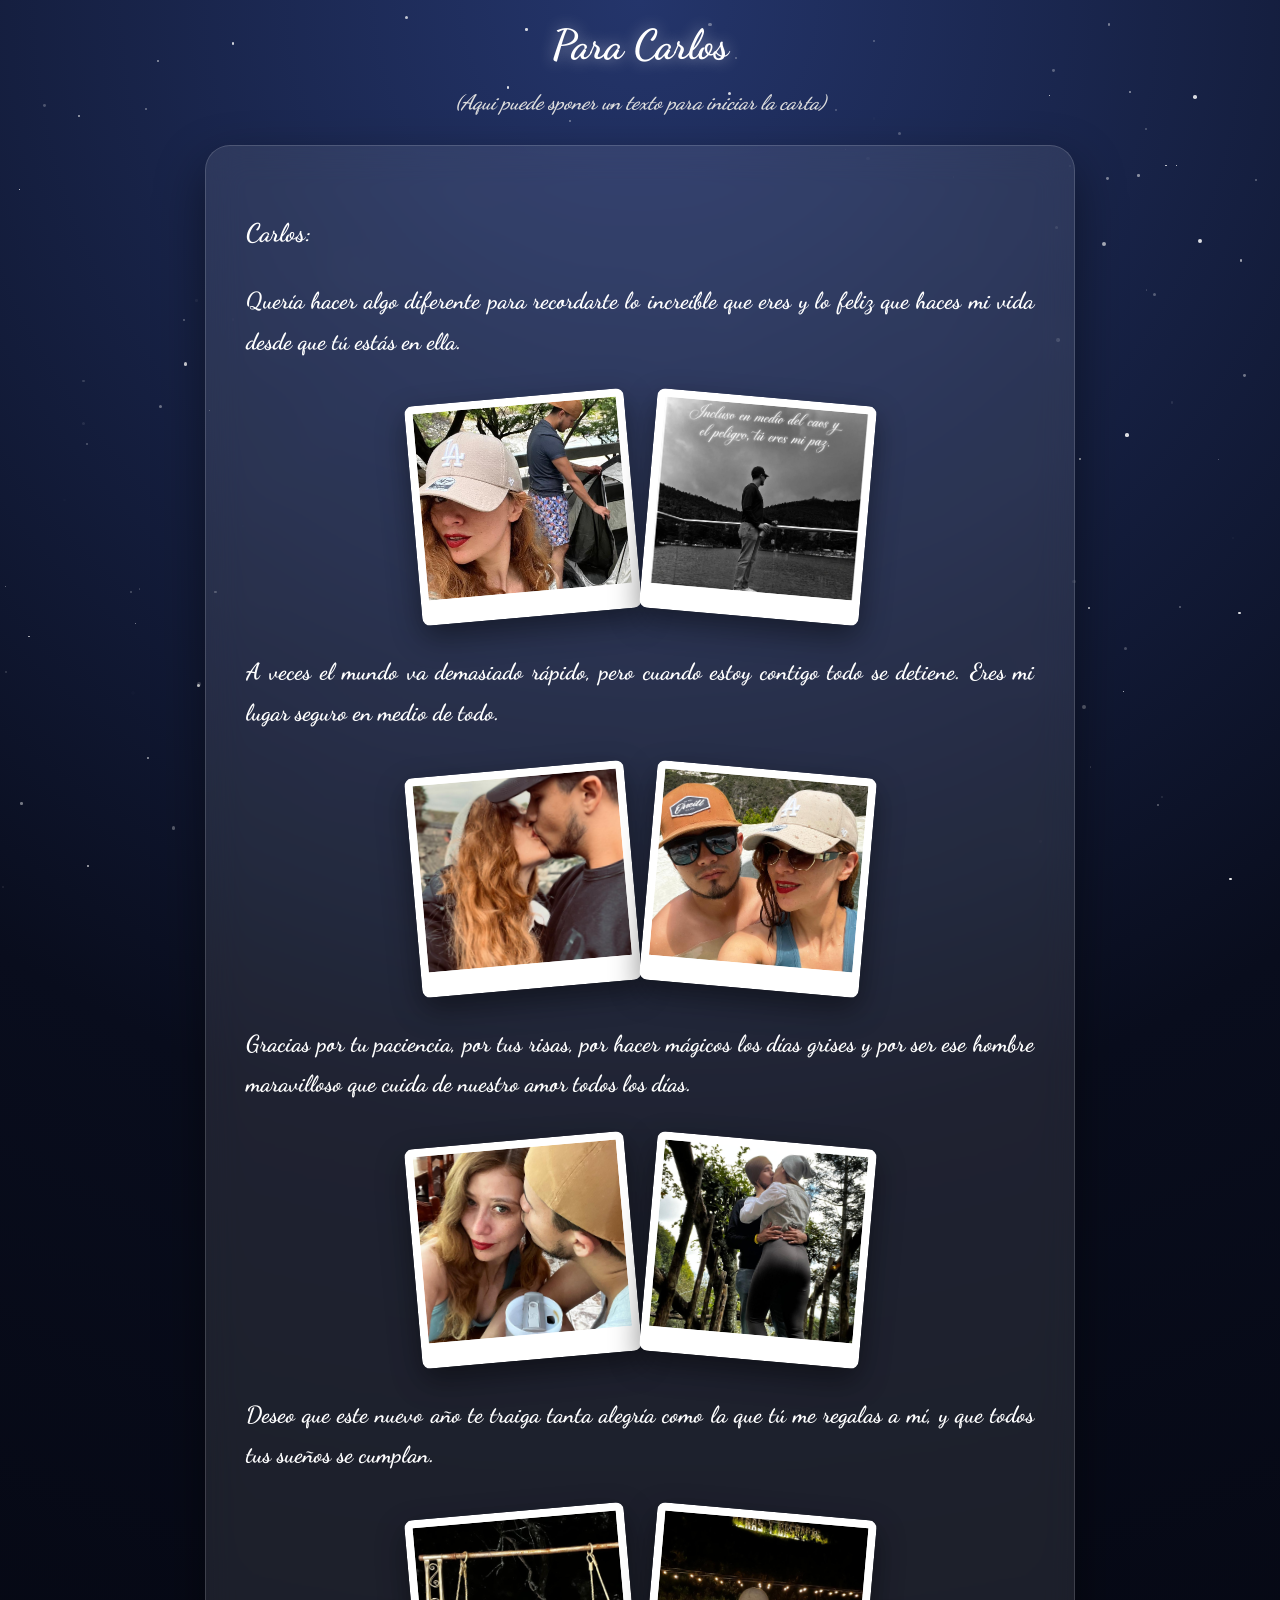
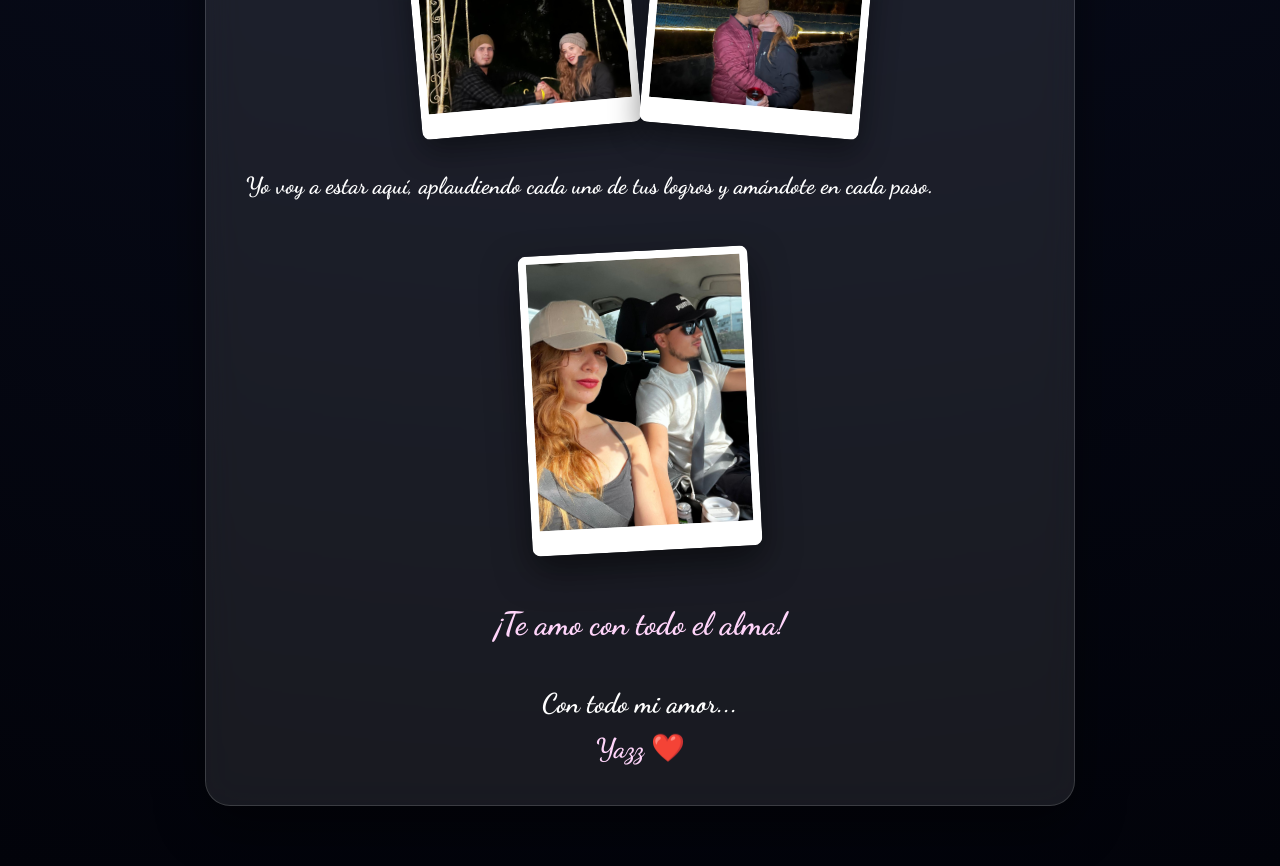
==== index.html @ 883f6282 "initial commit" ====
<!DOCTYPE html>
<html lang="es">

<head>

    <meta charset="UTF-8">

    <meta name="viewport" content="width=device-width, initial-scale=1.0">


    <title>Para Carlos ❤️</title>



    <!-- Fuente cursiva romántica -->

    <link href="https://fonts.googleapis.com/css2?family=Dancing+Script:wght@500;600;700&display=swap" rel="stylesheet">



    <!-- Estilos -->

    <link rel="stylesheet" href="style.css">


</head>



<body>



<div id="stars"></div>





<!-- Visor de imágenes -->

<div id="viewer">


    <span id="close">&times;</span>


    <img id="viewerImg" alt="Imagen ampliada">


</div>







<main class="container">





    <header class="header">


        <h1>
            Para Carlos
        </h1>



        <p class="intro">

            (Aqui puede sponer un texto para iniciar la carta)

        </p>



    </header>








    <section class="letter">





        <p class="name">

            Carlos:

        </p>






        <p>

            Quería hacer algo diferente para recordarte lo increíble que eres
            y lo feliz que haces mi vida desde que tú estás en ella.

        </p>







        <div class="photos">


            <img src="yc1.jpeg" alt="Recuerdo 1" >


            <img src="yc2.jpeg" alt="Recuerdo 2">


        </div>









        <p>

            A veces el mundo va demasiado rápido,
            pero cuando estoy contigo todo se detiene.
            Eres mi lugar seguro en medio de todo.

        </p>








        <div class="photos">


            <img src="yc3.jpeg" alt="Recuerdo 3">


            <img src="yc4.jpeg" alt="Recuerdo 4">


        </div>









        <p>

            Gracias por tu paciencia,
            por tus risas,
            por hacer mágicos los días grises
            y por ser ese hombre maravilloso
            que cuida de nuestro amor todos los días.

        </p>








        <div class="photos">


            <img src="yc5.jpeg" alt="Recuerdo 5">


            <img src="yc6.jpeg" alt="Recuerdo 6">


        </div>









        <p>

            Deseo que este nuevo año
            te traiga tanta alegría
            como la que tú me regalas a mí,
            y que todos tus sueños se cumplan.

        </p>








        <div class="photos">


            <img src="yc7.jpeg" alt="Recuerdo 7">


            <img src="yc8.jpeg" alt="Recuerdo 8">


        </div>









        <p>

            Yo voy a estar aquí,
            aplaudiendo cada uno de tus logros
            y amándote en cada paso.

        </p>








        <div class="final-photo">


            <img src="yc9.jpeg" alt="Recuerdo final">


        </div>








        <p class="love">

            ¡Te amo con todo el alma!

        </p>







        <div class="signature">


            <h2>

                Con todo mi amor...

            </h2>



            <h3>

                Yazz ❤️

            </h3>



        </div>







    </section>






</main>







<script src="script.js"></script>




</body>


</html>
---- style.css ----
/* =========================
   RESET
========================= */

*{

    margin:0;
    padding:0;
    box-sizing:border-box;

}


html{

    scroll-behavior:smooth;

}



body{

    min-height:100vh;

    font-family:'Dancing Script', cursive;

    font-weight:700;

    color:white;

    overflow-x:hidden;

    background:

    radial-gradient(circle at top,#24356b,#090d1d 45%,#02030a);

}



/* =========================
   ESTRELLAS
========================= */


#stars{

    position:fixed;

    inset:0;

    z-index:-1;

    overflow:hidden;

}







/* =========================
   CONTENEDOR
========================= */


.container{

    width:100%;

    padding:20px 15px 60px;

}




.header{

    text-align:center;

    margin-bottom:25px;

}



h1{

    font-family:'Dancing Script', cursive;

    font-weight:700;

    font-size:2.6rem;

    text-shadow:
    0 0 15px rgba(255,255,255,.5);

}



.intro{

    font-family:'Dancing Script', cursive;

    font-weight:700;

    margin-top:15px;

    font-size:1.3rem;

    line-height:1.7;

    color:#ddd;

    font-style:italic;

}







/* =========================
   CARTA
========================= */


.letter{

    width:100%;


    background:

    rgba(255,255,255,.09);


    backdrop-filter:blur(18px);


    border-radius:25px;


    border:

    1px solid rgba(255,255,255,.15);


    padding:25px 20px;


    box-shadow:

    0 20px 50px rgba(0,0,0,.45);


}





/* =========================
   TEXTO
========================= */


.letter p{

    font-family:'Dancing Script', cursive;

    font-weight:700;

    font-size:1.35rem;

    line-height:1.75;

    margin:25px 0;

    text-align:justify;

}



.name{

    font-family:'Dancing Script', cursive;

    font-size:1.6rem !important;

    font-weight:700;

    text-align:left !important;

}







/* =========================
   FOTOS ENTRE PARRAFOS
========================= */


.photos{

    width:100%;

    display:flex;

    justify-content:center;

    align-items:center;

    gap:15px;

    margin:35px auto;


}



.photos img{

    width:44%;

    max-width:170px;

    height:220px;

    object-fit:cover;


    background:white;


    padding:8px 8px 25px;


    border-radius:8px;


    box-shadow:

    0 12px 30px rgba(0,0,0,.45);


    cursor:pointer;


    transition:.35s;


}



.photos img:first-child{

    transform:rotate(-5deg);

}



.photos img:last-child{

    transform:rotate(5deg);

}



.photos img:hover{

    transform:
    scale(1.08)
    rotate(0deg);

}







/* =========================
   FOTO FINAL
========================= */


.final-photo{

    width:100%;

    display:flex;

    justify-content:center;


    margin:45px 0;


}



.final-photo img{

    width:65%;

    max-width:230px;

    height:300px;

    object-fit:cover;

    background:white;

    padding:8px 8px 25px;

    border-radius:8px;

    box-shadow:

    0 15px 35px rgba(0,0,0,.5);

    transform:rotate(-3deg);

}



.square-photo{

    aspect-ratio:1/1 !important;

    height:auto !important;

    object-fit:contain !important;

}







/* =========================
   FINAL
========================= */


.love{

    font-family:'Dancing Script', cursive;

    text-align:center !important;

    font-size:2rem !important;

    font-weight:700;

    color:#ffd5fa;

    margin-top:45px !important;

}





.signature{

    text-align:center;

    margin-top:35px;


}



.signature h2{

    font-family:'Dancing Script', cursive;

    font-size:1.7rem;

}



.signature h3{

    font-family:'Dancing Script', cursive;

    margin-top:12px;

    font-size:1.7rem;

    color:#ffd5fa;

}







/* =========================
   VISOR DE IMAGEN
========================= */


#viewer{

    position:fixed;

    inset:0;

    background:rgba(0,0,0,.92);

    display:flex;

    justify-content:center;

    align-items:center;

    opacity:0;

    pointer-events:none;

    transition:.3s;

    z-index:1000;

}



#viewer.active{

    opacity:1;

    pointer-events:auto;

}



#viewer img{

    width:90%;

    max-height:85vh;

    object-fit:contain;

    border-radius:15px;

}



#close{

    position:absolute;

    top:15px;

    right:25px;

    font-size:45px;

    cursor:pointer;

}







/* =========================
   TABLET
========================= */


@media(min-width:700px){


.container{

    max-width:750px;

    margin:auto;

}


.photos img{

    max-width:190px;

}



.letter{

    padding:40px;

}



}







/* =========================
   PC
========================= */


@media(min-width:1100px){


.container{

    max-width:900px;

}



.photos img{

    max-width:220px;

}



.letter p{

    font-size:1.45rem;

}


}
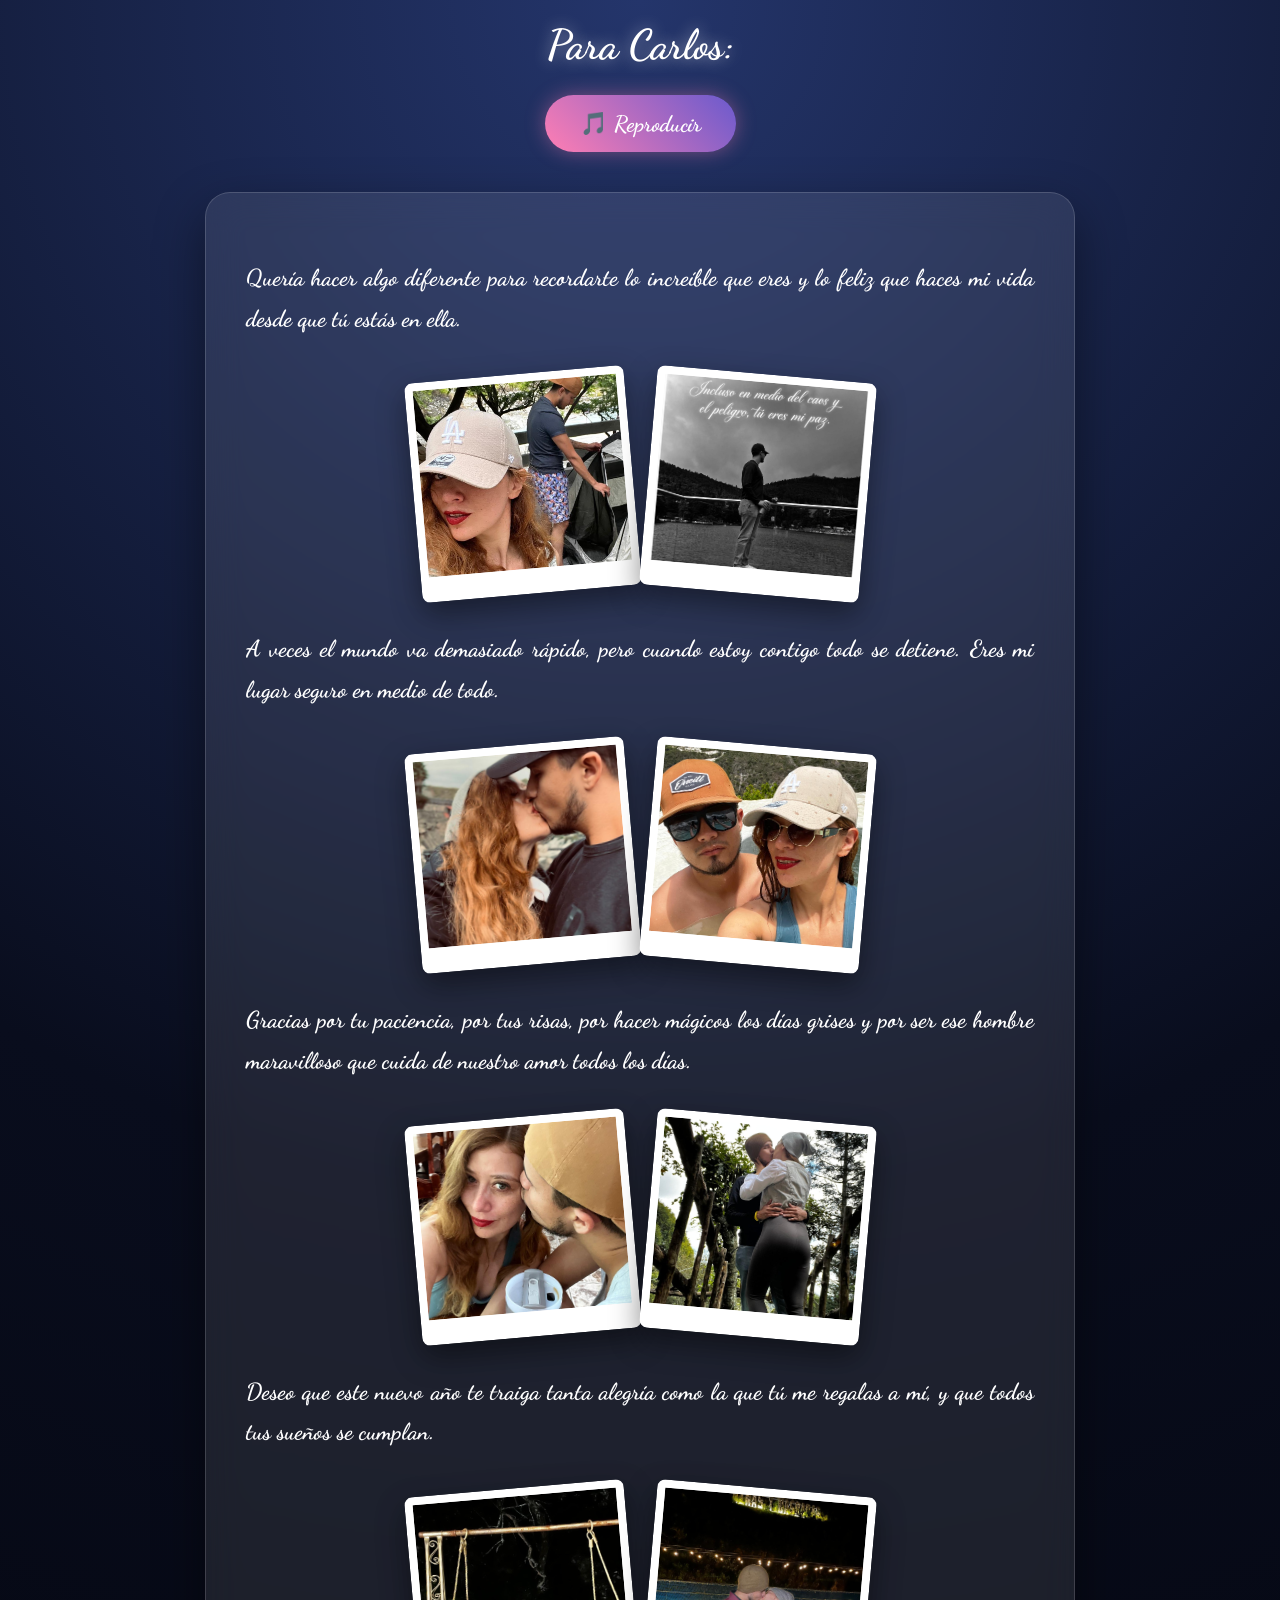
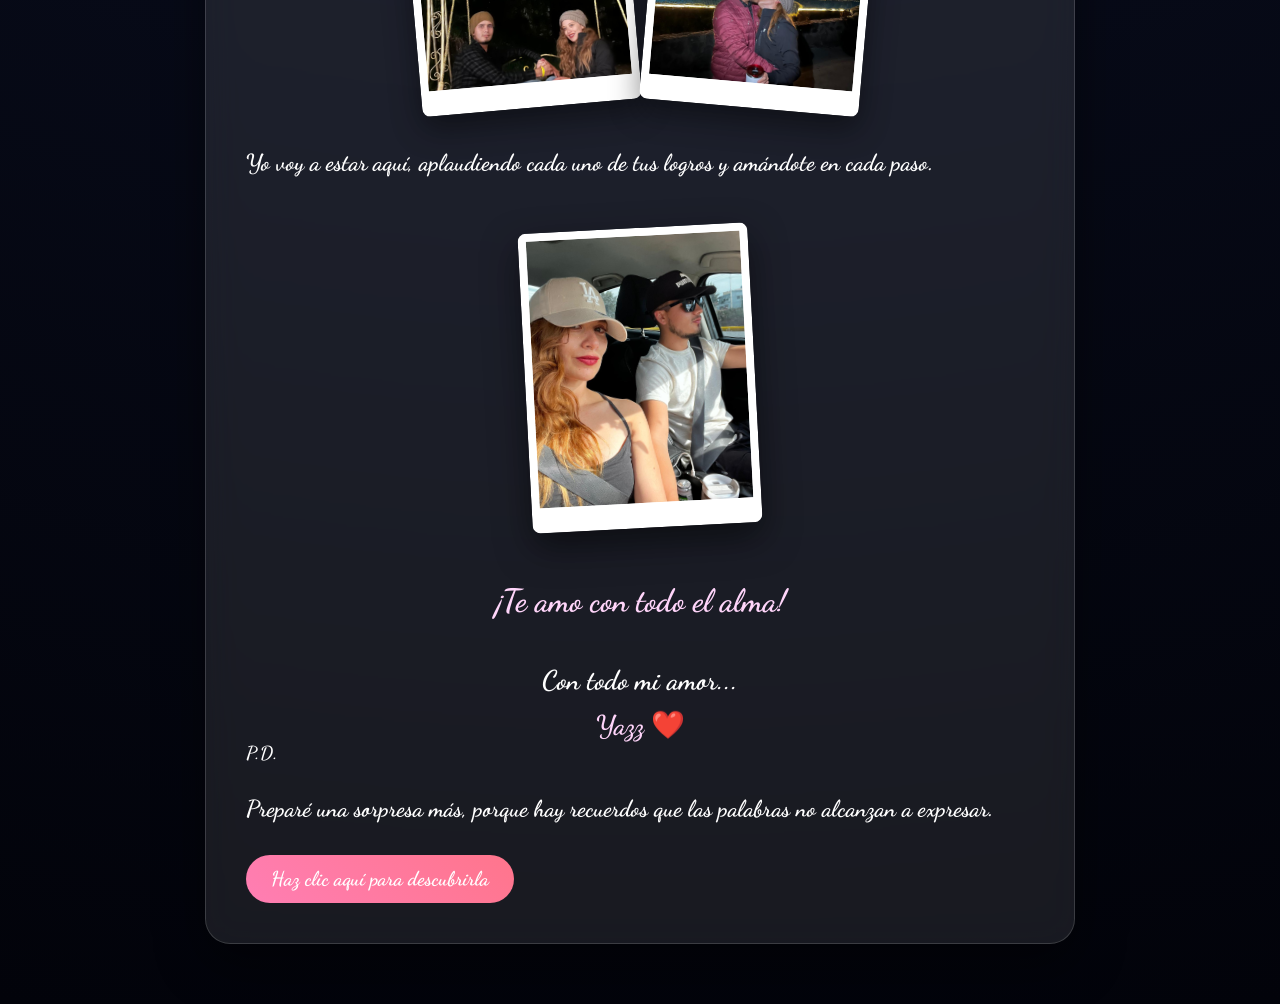
==== commit 41966d6a: "Add files via upload" ====
--- a/index.html
+++ b/index.html
@@ -28,10 +28,8 @@
 
 
 <body>
-
-
-
-<div id="stars"></div>
+   
+  
 
 
 
@@ -66,20 +64,157 @@
 
 
         <h1>
-            Para Carlos
+            Para Carlos:
         </h1>
 
 
 
-        <p class="intro">
-
-            (Aqui puede sponer un texto para iniciar la carta)
-
-        </p>
+       
 
 
 
     </header>
+    <!-- =========================
+     REPRODUCTOR DE CANCION
+========================= -->
+
+<style>
+
+.music-container{
+
+    text-align:center;
+
+    margin:25px 0 40px;
+
+}
+
+
+.music-button{
+
+    background:linear-gradient(45deg,#ff7eb3,#6a5acd);
+
+    color:white;
+
+    border:none;
+
+    padding:15px 35px;
+
+    border-radius:30px;
+
+    font-family:'Dancing Script',cursive;
+
+    font-size:1.4rem;
+
+    font-weight:bold;
+
+    cursor:pointer;
+
+    transition:.3s;
+
+    box-shadow:
+
+    0 0 20px rgba(255,126,179,.4);
+
+}
+
+
+.music-button:hover{
+
+    transform:scale(1.08);
+
+    box-shadow:
+
+    0 0 30px rgba(255,126,179,.8);
+
+}
+
+
+.music-button:active{
+
+    transform:scale(.95);
+
+}
+
+
+</style>
+
+
+
+<div class="music-container">
+
+
+    <audio id="cancion">
+
+
+        <source src="arrullodeestrellas.mp3" type="audio/mpeg">
+
+
+        Tu navegador no soporta audio.
+
+
+    </audio>
+
+
+
+    <button class="music-button" onclick="reproducir()">
+
+
+        🎵 Reproducir
+
+
+    </button>
+
+
+</div>
+
+
+
+
+
+<script>
+
+
+const audio = document.getElementById("cancion");
+
+
+const botonMusica = document.querySelector(".music-button");
+
+
+
+function reproducir(){
+
+
+    if(audio.paused){
+
+
+        audio.volume = 0.35;
+
+
+        audio.play();
+
+
+
+        botonMusica.innerHTML = "⏸️ Pausar canción";
+
+
+
+    }else{
+
+
+        audio.pause();
+
+
+
+        botonMusica.innerHTML = "🎵 Reproducir nuestra canción";
+
+
+    }
+
+
+}
+
+
+</script>
 
 
 
@@ -93,12 +228,6 @@
 
 
 
-
-        <p class="name">
-
-            Carlos:
-
-        </p>
 
 
 
@@ -304,6 +433,20 @@
 
 
         </div>
+        <div class="postscript">
+
+    <h3>P.D.</h3>
+
+    <p>
+        Preparé una sorpresa más, porque hay recuerdos que las palabras no alcanzan a
+        expresar.
+    </p>
+
+    <a href="videos.html" class="video-button">
+        Haz clic aquí para descubrirla
+    </a>
+
+</div>
 
 
 
--- a/style.css
+++ b/style.css
@@ -571,4 +571,29 @@
 }
 
 
-}+}
+
+.video-button {
+    text-decoration: none; /* Quita el subrayado */
+    color: white; /* Cambia el color del texto */
+    display: inline-block;
+    padding: 12px 25px;
+    border-radius: 30px;
+    background: linear-gradient(45deg, #ff7eb3, #ff758c);
+    font-size: 20px;
+    font-weight: bold;
+    transition: 0.3s ease;
+}
+
+.video-button:hover {
+    color: white; /* Evita que cambie a azul al pasar el mouse */
+    transform: scale(1.05);
+    box-shadow: 0 0 15px rgba(255, 118, 140, 0.7);
+}
+
+/* Evita que se vea azul después de haberlo visitado */
+.video-button:visited {
+    color: white;
+
+}
+
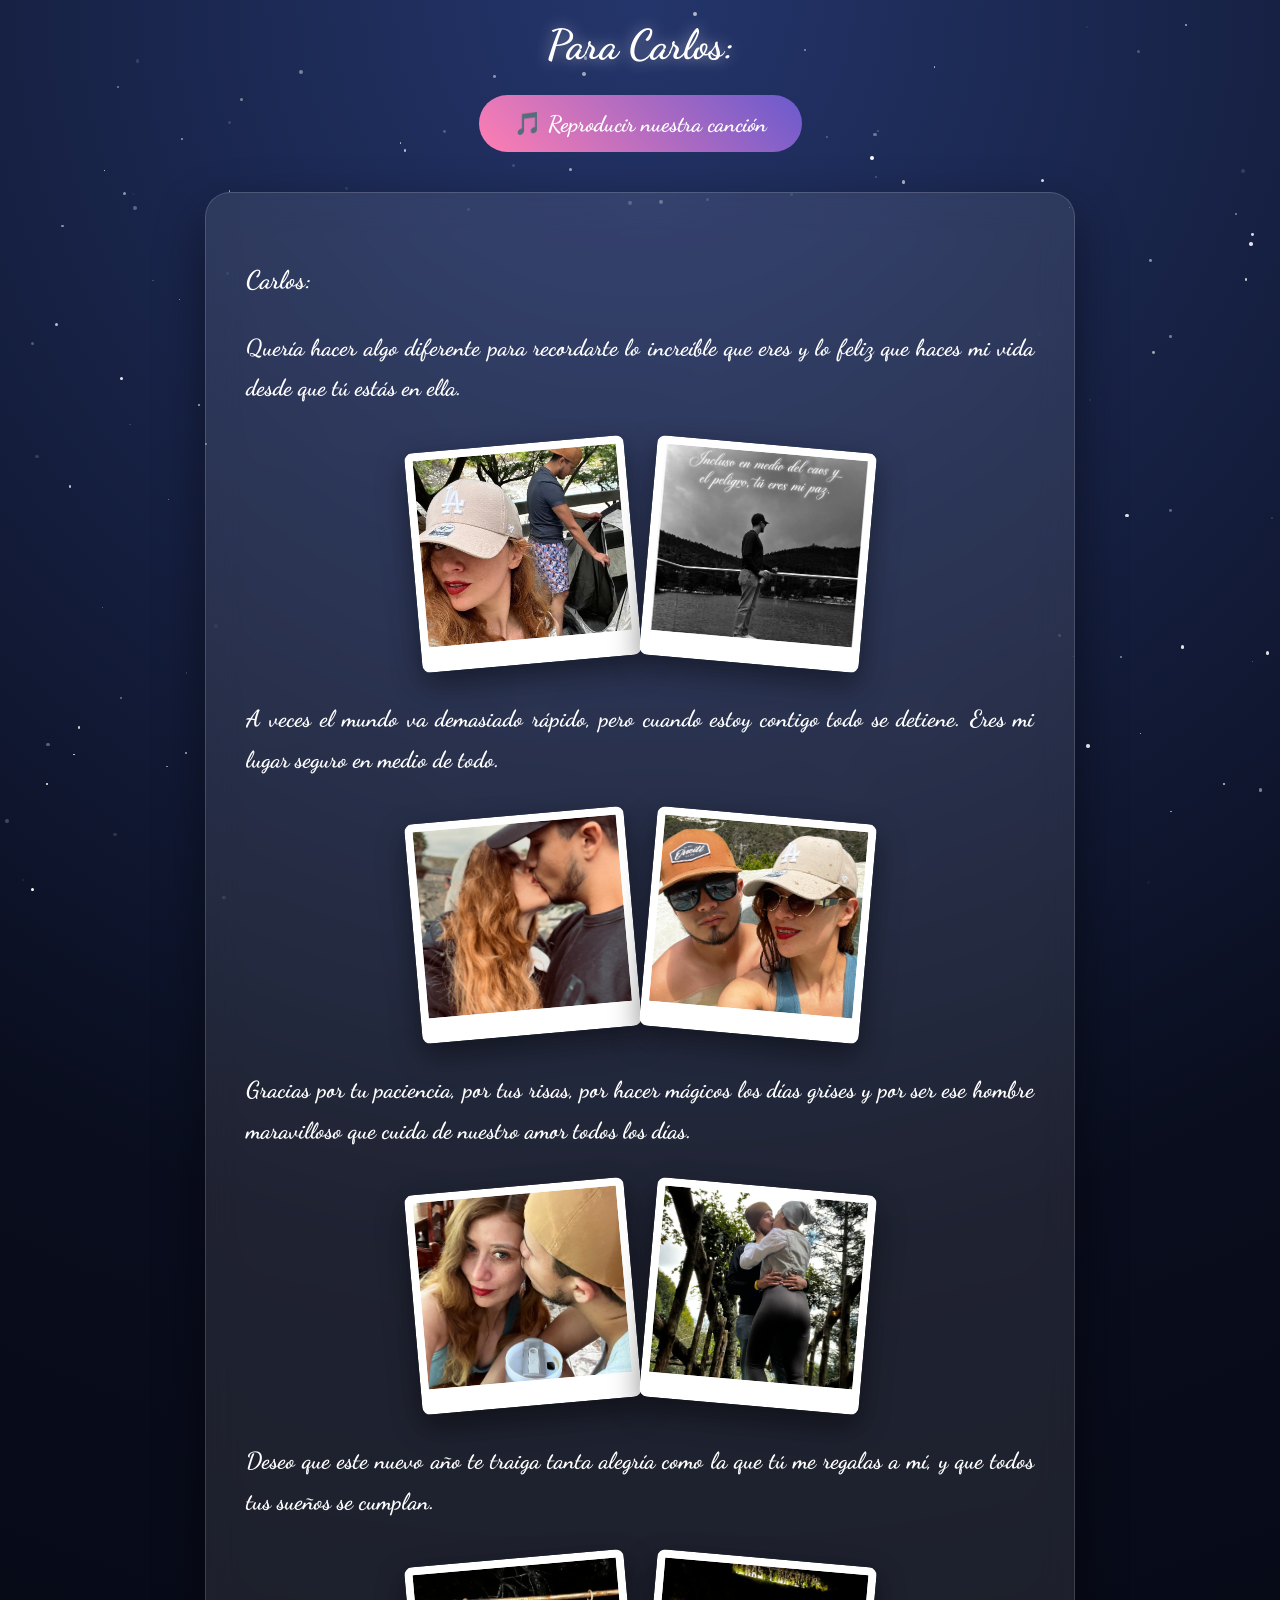
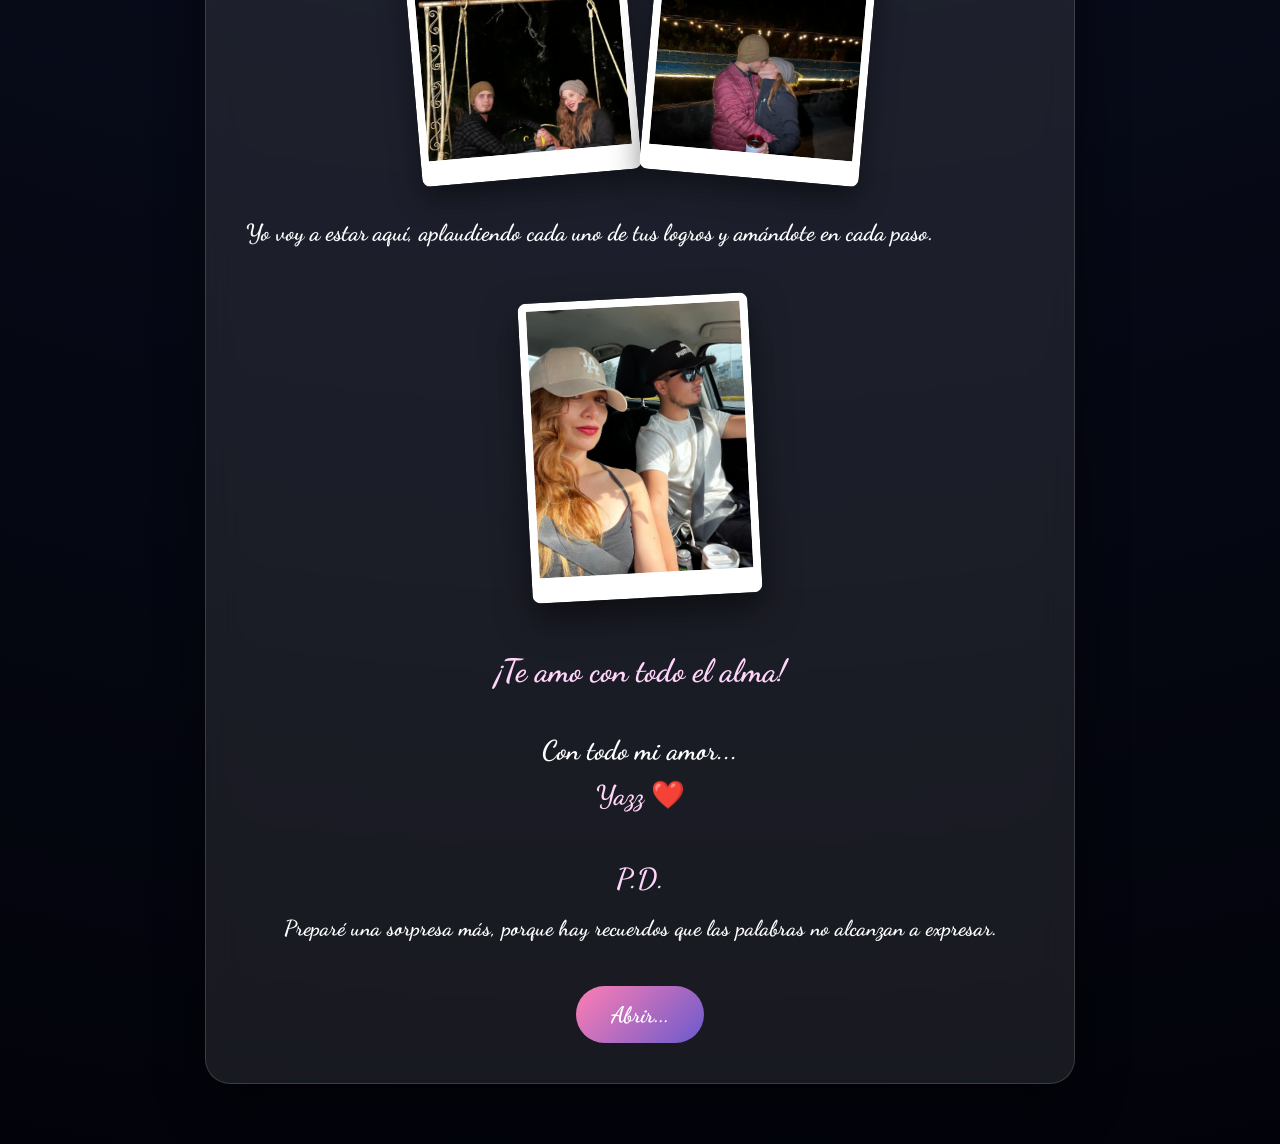
==== commit 9d214723: "Add files via upload" ====
--- a/index.html
+++ b/index.html
@@ -28,8 +28,10 @@
 
 
 <body>
-   
-  
+
+
+
+<div id="stars"></div>
 
 
 
@@ -63,18 +65,18 @@
     <header class="header">
 
 
-        <h1>
-            Para Carlos:
-        </h1>
-
-
-
-       
-
-
-
-    </header>
-    <!-- =========================
+    <h1>
+        Para Carlos:
+    </h1>
+
+
+</header>
+
+
+<!-- PEGA AQUÍ EL REPRODUCTOR DE CANCION -->
+
+
+<!-- =========================
      REPRODUCTOR DE CANCION
 ========================= -->
 
@@ -109,58 +111,25 @@
 
     cursor:pointer;
 
-    transition:.3s;
-
-    box-shadow:
-
-    0 0 20px rgba(255,126,179,.4);
-
-}
-
-
-.music-button:hover{
-
-    transform:scale(1.08);
-
-    box-shadow:
-
-    0 0 30px rgba(255,126,179,.8);
-
-}
-
-
-.music-button:active{
-
-    transform:scale(.95);
-
 }
 
 
 </style>
 
 
-
 <div class="music-container">
 
 
     <audio id="cancion">
 
-
         <source src="arrullodeestrellas.mp3" type="audio/mpeg">
 
-
-        Tu navegador no soporta audio.
-
-
     </audio>
 
 
-
     <button class="music-button" onclick="reproducir()">
 
-
-        🎵 Reproducir
-
+        🎵 Reproducir nuestra canción
 
     </button>
 
@@ -168,19 +137,13 @@
 </div>
 
 
-
-
-
 <script>
 
-
 const audio = document.getElementById("cancion");
 
-
 const botonMusica = document.querySelector(".music-button");
 
 
-
 function reproducir(){
 
 
@@ -189,22 +152,16 @@
 
         audio.volume = 0.35;
 
-
         audio.play();
 
-
-
         botonMusica.innerHTML = "⏸️ Pausar canción";
 
 
-
     }else{
 
 
         audio.pause();
 
-
-
         botonMusica.innerHTML = "🎵 Reproducir nuestra canción";
 
 
@@ -213,7 +170,6 @@
 
 }
 
-
 </script>
 
 
@@ -223,11 +179,21 @@
 
 
 
+
+
+
+
     <section class="letter">
 
 
 
 
+
+        <p class="name">
+
+            Carlos:
+
+        </p>
 
 
 
@@ -433,27 +399,123 @@
 
 
         </div>
-        <div class="postscript">
+
+
+<!-- =========================
+        POSDATA
+========================= -->
+
+
+<style>
+
+.postscript{
+
+    margin-top:50px;
+
+    text-align:center;
+
+}
+
+
+.postscript h3{
+
+    font-size:1.8rem;
+
+    color:#ffd5fa;
+
+    margin-bottom:15px;
+
+}
+
+
+.postscript p{
+
+    text-align:center;
+
+    font-size:1.35rem;
+
+    line-height:1.6;
+
+    margin:15px 0;
+
+}
+
+
+
+.surprise-button{
+
+    display:inline-block;
+
+    margin-top:25px;
+
+    padding:15px 35px;
+
+    border-radius:50px;
+
+    background:linear-gradient(135deg,#ff7eb3,#6a5acd);
+
+    color:white;
+
+    text-decoration:none;
+
+    font-family:'Dancing Script',cursive;
+
+    font-size:1.4rem;
+
+    font-weight:bold;
+
+    transition:.3s;
+
+}
+
+
+
+.surprise-button:hover{
+
+    transform:scale(1.08);
+
+}
+
+
+
+.surprise-button:active{
+
+    transform:scale(.95);
+
+}
+
+</style>
+
+
+
+<div class="postscript">
+
 
     <h3>P.D.</h3>
 
+
+
     <p>
-        Preparé una sorpresa más, porque hay recuerdos que las palabras no alcanzan a
-        expresar.
+
+        Preparé una sorpresa más, porque hay recuerdos que las palabras no alcanzan a expresar.
+
     </p>
 
-    <a href="videos.html" class="video-button">
-        Haz clic aquí para descubrirla
+
+
+    <a href="videos.html" class="surprise-button">
+
+        Abrir...
+
     </a>
 
+
 </div>
 
 
 
 
 
-
-
     </section>
 
 
--- a/style.css
+++ b/style.css
@@ -571,29 +571,4 @@
 }
 
 
-}
-
-.video-button {
-    text-decoration: none; /* Quita el subrayado */
-    color: white; /* Cambia el color del texto */
-    display: inline-block;
-    padding: 12px 25px;
-    border-radius: 30px;
-    background: linear-gradient(45deg, #ff7eb3, #ff758c);
-    font-size: 20px;
-    font-weight: bold;
-    transition: 0.3s ease;
-}
-
-.video-button:hover {
-    color: white; /* Evita que cambie a azul al pasar el mouse */
-    transform: scale(1.05);
-    box-shadow: 0 0 15px rgba(255, 118, 140, 0.7);
-}
-
-/* Evita que se vea azul después de haberlo visitado */
-.video-button:visited {
-    color: white;
-
-}
-
+}
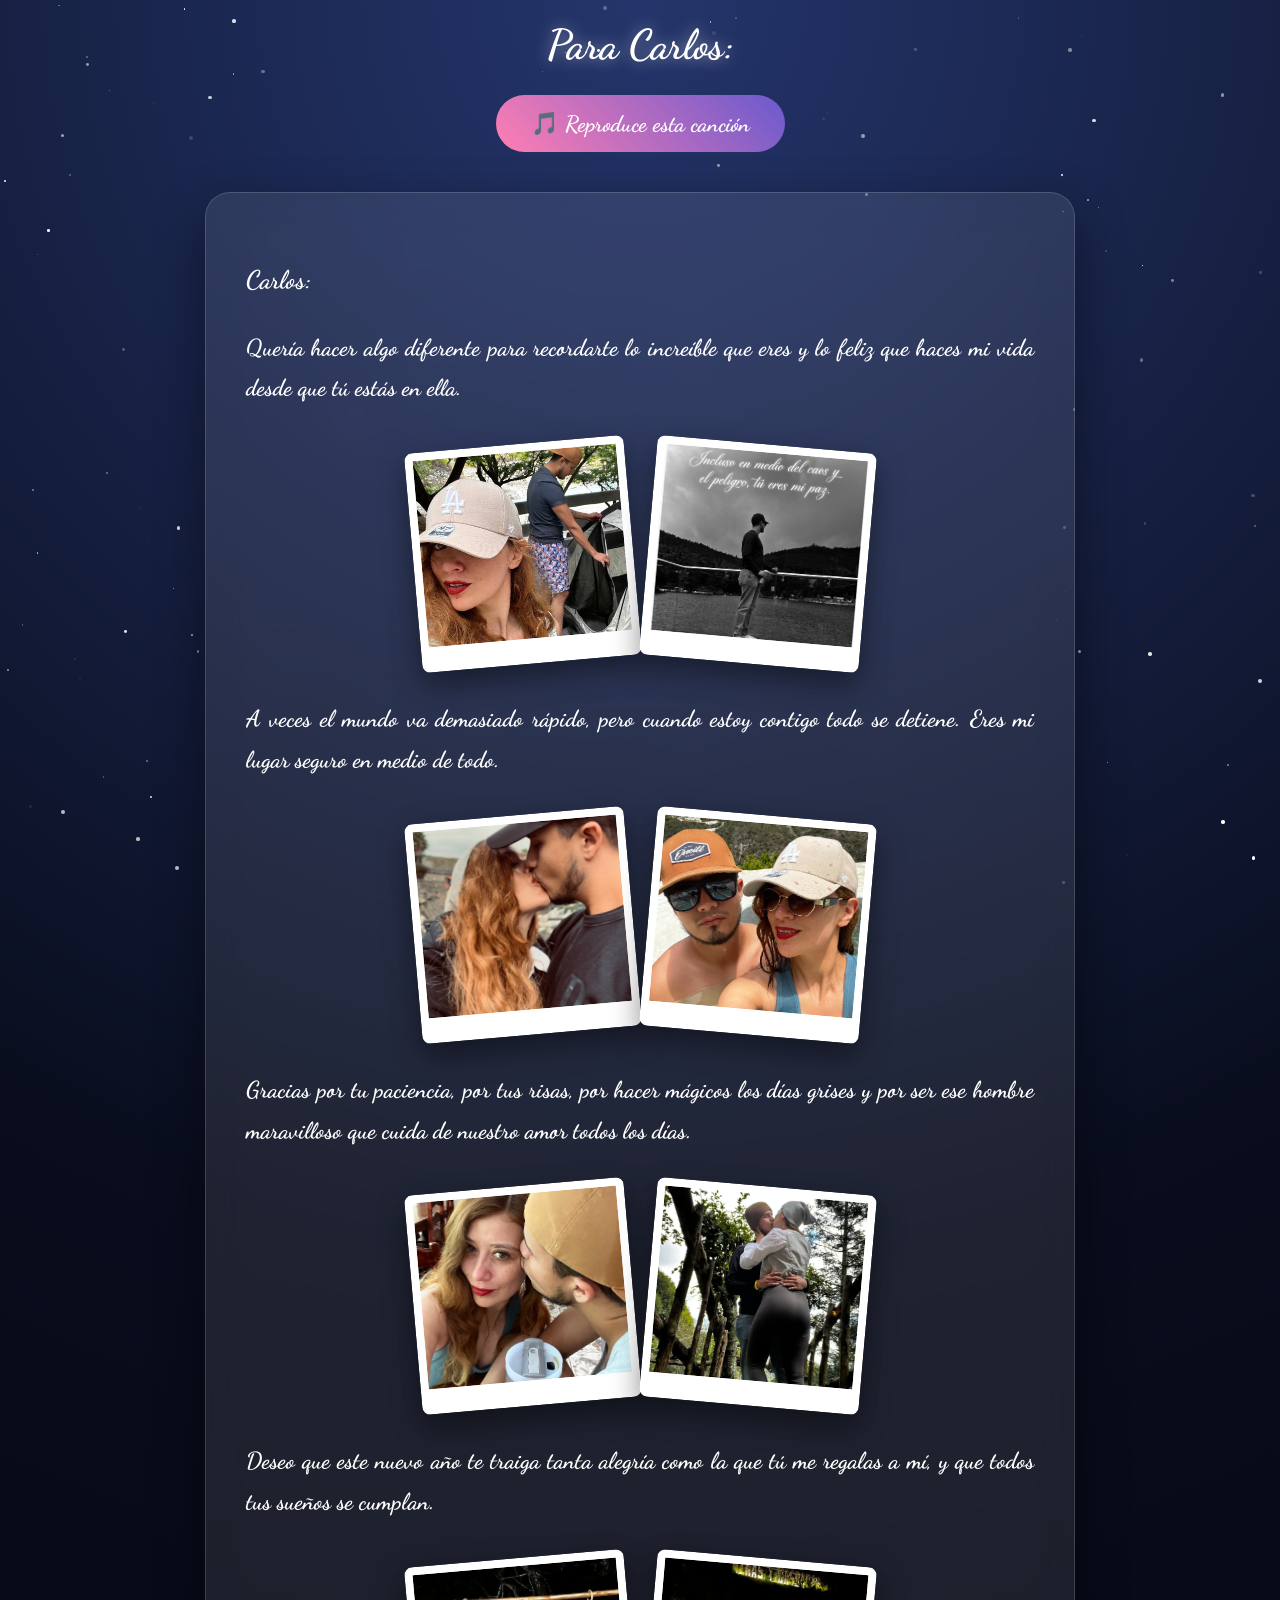
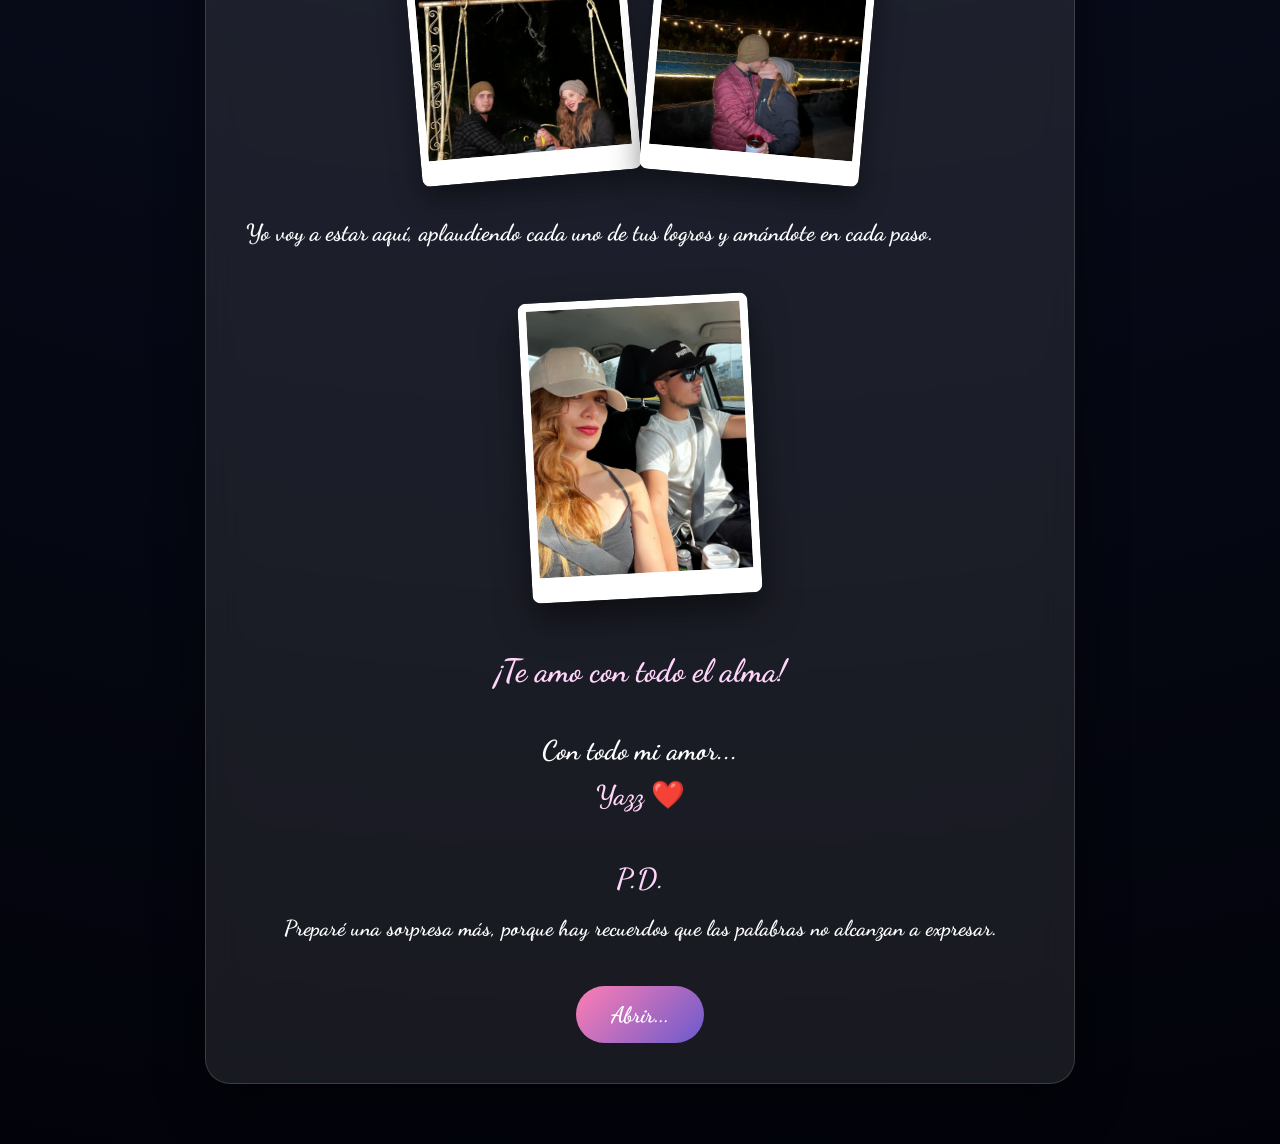
==== commit 12aaf10d: "Add files via upload" ====
--- a/index.html
+++ b/index.html
@@ -129,7 +129,7 @@
 
     <button class="music-button" onclick="reproducir()">
 
-        🎵 Reproducir nuestra canción
+        🎵 Reproduce esta canción
 
     </button>
 
